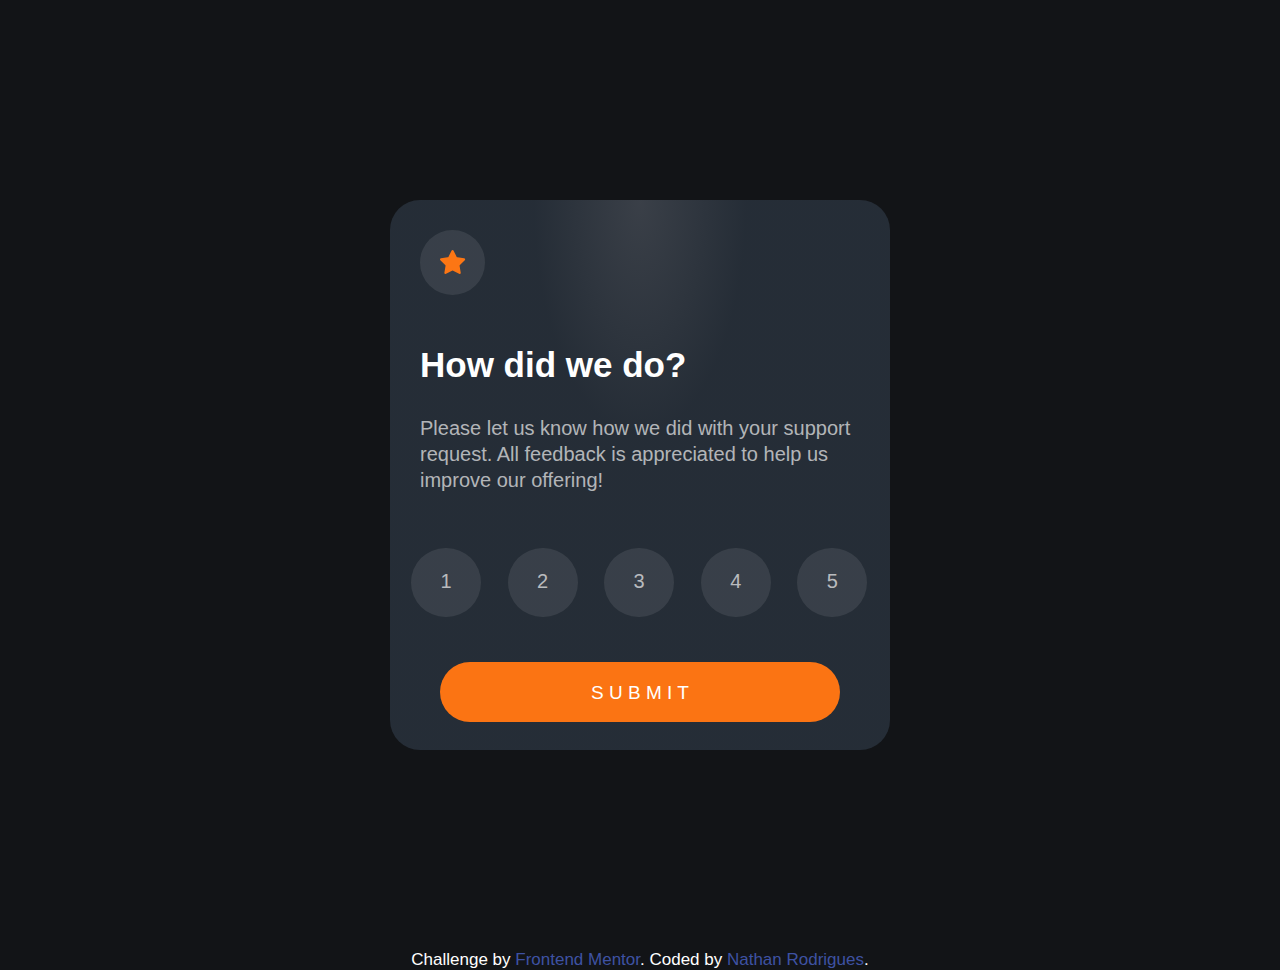
==== html/index.html @ 04d725ba "concluido as estilizações (CSS)" ====
<!DOCTYPE html>
<html lang="pt-br">
<head>
  <meta charset="UTF-8">
  <meta name="viewport" content="width=device-width, initial-scale=1.0"> 
  <link rel="icon" type="image/png" sizes="32x32" href="./images/favicon-32x32.png">
  <link rel="stylesheet" href="css/style.css">
  
  <title>Frontend Mentor | Interactive rating component</title>
  <style>
    .attribution { font-size: 11px; text-align: center; }
    .attribution a { color: hsl(228, 45%, 44%); }
  </style>
</head>
<body>
  <div class="principal">
<div class="estrela">
  </div>

      <svg width="17" height="16" xmlns="http://www.w3.org/2000/svg">
          <path class="icons" d="m9.067.43 1.99 4.031c.112.228.33.386.58.422l4.45.647a.772.772 0 0 1 .427 1.316l-3.22 3.138a.773.773 0 0 0-.222.683l.76 4.431a.772.772 0 0 1-1.12.813l-3.98-2.092a.773.773 0 0 0-.718 0l-3.98 2.092a.772.772 0 0 1-1.119-.813l.76-4.431a.77.77 0 0 0-.222-.683L.233 6.846A.772.772 0 0 1 .661 5.53l4.449-.647a.772.772 0 0 0 .58-.422L7.68.43a.774.774 0 0 1 1.387 0Z" fill="#FC7614"/>
      </svg>

    <h2>How did we do?</h2>

    <p class="texto">
      Please let us know how we did with your support request. All feedback is appreciated
      to help us improve our offering!
    </p>

    <div class="numeros" onclick="numeros()">
     
     <fieldset>
      <input type="radio" name="numeros" id="um">
      <label class="label" id="lb" for="um">1
        <button>1</button>
      </label>
     </fieldset>

     <fieldset>
      <input type="radio" name="numeros" id="dois">
      <label class="label" id="lb" for="dois">2
        <button>1</button>
      </label>
     </fieldset>

     <fieldset>
      <input type="radio" name="numeros" id="tres">
      <label class="label" id="lb" for="tres">3
        <button>1</button>
      </label>
     </fieldset>

     <fieldset>
      <input type="radio" name="numeros" id="quatro">
      <label class="label" id="lb" for="quatro">4
        <button>1</button>
      </label>
     </fieldset>

     <fieldset>
      <input type="radio" name="numeros" id="cinco">
      <label class="label" id="lb" for="cinco">5
        <button>1</button>
      </label>
     </fieldset>

    
      <p class="enviar">
       <a href="index-2.html" class="link-enviar">S U B M I T</a>
      </p>


    </div>
   </div>

    <div class="resultado">
      <div class="obrigado">
      <div class="icon"></div>
      <div class="selection">You selected <span>0</span> out of 5</div>
      <h1>Thank you!</h1>
      <p>We appreciate you taking the time to give a rating. If you ever need more support,
      don't hesitate to get in touch!</p>
        </div>
    </div>

<footer>
    <div class="attribution">
      <p class="p-footer">
        Challenge by <a href="https://www.frontendmentor.io?ref=challenge" target="_blank">Frontend Mentor</a>.
        Coded by <a href="https://github.com/Nathan-Rodrigues0" target="_blank">Nathan Rodrigues</a>.
      </p>
    </div>
</footer>

  <script src="/html/js/script.js"></script>
</body>

</html>
---- html/css/style.css ----
@charset "UTF-8";

* {
    margin: 0px;
    padding: 0px;
}

body {
    background-color: hsl(216, 12%, 8%);
    font-size: 20px;
    font-family: Arial, Helvetica, sans-serif;
    color: white;
}

div.principal {
    background: radial-gradient( farthest-corner at 250px 1px , hsla(216, 12%, 54%, 0.379), hsl(213, 19%, 18% )30%), hsl(216, 12%, 8%) ;
    width: 500px;
    height: 550px;
    margin: 200px auto;
    border-radius: 30px;
}

h2 {
    margin-left: 30px;
    margin-top: 40px;
    font-size: 35px;
}

p.texto {
   padding: 30px;
   line-height: 1.3em;
   color: rgba(244, 244, 244, 0.698);
} 


p.enviar {
    background-color:hsl(25, 97%, 53%);
    margin: 45px auto;
    padding-top: 20px;
    text-align: center;
    width: 400px; 
    height: 40px;
    border-radius: 40px;
    font-size: 19px;
}

p.enviar:hover {
    background-color: white;
    cursor: pointer;
}

p.enviar:hover > .link-enviar {
    background-color: white;
    color: hsl(25, 97%, 53%);
    cursor: pointer;
}

.label  {
    margin-left: 21px;
    margin-top: 25px;
    display: inline-block;
    background-color:  rgba(255, 255, 255, 0.089);
    color: rgba(244, 244, 244, 0.698);
    width: 70px;
    height: 47px;
    padding-top: 22px;
    text-align: center;
    border-radius: 50px;
    border: none;
}

.label:hover {
    background-color: rgba(240, 248, 255, 0.446);
    color:  white;
    cursor: pointer;
}

.label:active {
    background-color:  hsl(25, 97%, 53%);
}

fieldset input[type="radio"] {
    display: none;
    border: none;
}

fieldset input[type="radio"]:checked + #lb{
    background-color:  hsl(25, 97%, 53%);
}


button {
    display: none;
}

fieldset {
    width: 90px;
    display: inline-flex;
    border: none;
}

svg {
    width: 300px;
    height: 100px;
    position: relative;
    top: 50px;
    left: 50px;
}

path.icons {
    transform: scale(1.5);
    background-color: rgb(73, 73, 73);
    width: 120px;
    height: 120px;
}

div.estrela {
    background-color: rgba(255, 255, 255, 0.089);
    border-radius: 50px;
    width: 65px;
    height: 65px;
    position: absolute;
    margin: 30px;
}   

a {
    text-decoration: none;
}

a.link-enviar {
    color: white;
}

footer, .p-footer {
    margin-top: 200px;
    font-size: 17px;
}

.resultado {
    display: none;
}
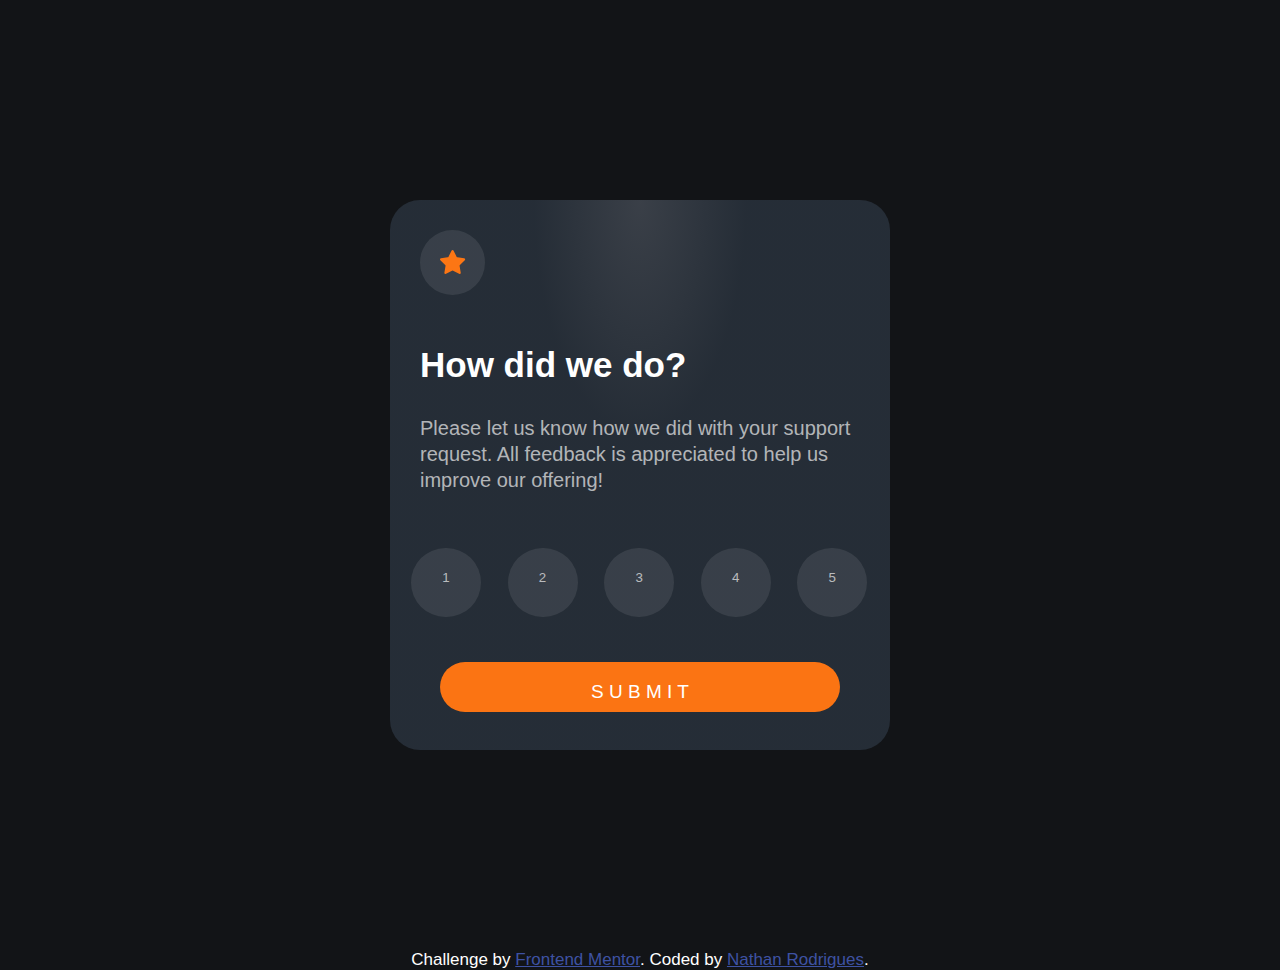
==== commit f1febd0d: "quebrando a cabeça" ====
--- a/html/index.html
+++ b/html/index.html
@@ -28,61 +28,56 @@
       to help us improve our offering!
     </p>
 
-    <div class="numeros" onclick="numeros()">
+    <div class="numeros">
      
-     <fieldset>
-      <input type="radio" name="numeros" id="um">
-      <label class="label" id="lb" for="um">1
-        <button>1</button>
-      </label>
+     <fieldset class="fiel">
+      <button class="button">
+        <input type="radio" name="numeros" id="um">
+        <label class="label" id="lb" for="um">1
+        </label>
+      </button>
      </fieldset>
 
-     <fieldset>
-      <input type="radio" name="numeros" id="dois">
-      <label class="label" id="lb" for="dois">2
-        <button>1</button>
-      </label>
+     <fieldset class="fiel">
+      <button class="button">
+        <input type="radio" name="numeros" id="dois">
+        <label class="label" id="lb" for="dois">2
+        </label>
+      </button>
      </fieldset>
 
-     <fieldset>
-      <input type="radio" name="numeros" id="tres">
-      <label class="label" id="lb" for="tres">3
-        <button>1</button>
-      </label>
+     <fieldset class="fiel">
+      <button class="button">
+        <input type="radio" name="numeros" id="tres">
+        <label class="label" id="lb" for="tres">3
+        </label>
+      </button>
      </fieldset>
 
-     <fieldset>
-      <input type="radio" name="numeros" id="quatro">
-      <label class="label" id="lb" for="quatro">4
-        <button>1</button>
-      </label>
+     <fieldset class="fiel">
+      <button class="button">
+        <input type="radio" name="numeros" id="quatro">
+        <label class="label" id="lb" for="quatro">4
+        </label>
+      </button>
      </fieldset>
 
-     <fieldset>
-      <input type="radio" name="numeros" id="cinco">
-      <label class="label" id="lb" for="cinco">5
-        <button>1</button>
-      </label>
+     <fieldset class="fiel">
+      <button class="button">
+        <input type="radio" name="numeros" id="cinco">
+        <label class="label" id="lb" for="cinco">5
+        </label>
+      </button>
      </fieldset>
 
     
-      <p class="enviar">
-       <a href="index-2.html" class="link-enviar">S U B M I T</a>
-      </p>
+      <div class="enviar">
+       <button href="index-2.html" class="link-enviar">S U B M I T</button>
+      </div>
 
 
     </div>
    </div>
-
-    <div class="resultado">
-      <div class="obrigado">
-      <div class="icon"></div>
-      <div class="selection">You selected <span>0</span> out of 5</div>
-      <h1>Thank you!</h1>
-      <p>We appreciate you taking the time to give a rating. If you ever need more support,
-      don't hesitate to get in touch!</p>
-        </div>
-    </div>
 
 <footer>
     <div class="attribution">
--- a/html/css/style.css
+++ b/html/css/style.css
@@ -32,24 +32,25 @@
    color: rgba(244, 244, 244, 0.698);
 } 
 
-
-p.enviar {
+button.link-enviar {
     background-color:hsl(25, 97%, 53%);
+    color: white;
     margin: 45px auto;
-    padding-top: 20px;
+    display: block;
+    padding-top: 10px;
     text-align: center;
     width: 400px; 
-    height: 40px;
+    height: 50px;
     border-radius: 40px;
     font-size: 19px;
 }
 
-p.enviar:hover {
+button.link-enviar:hover {
     background-color: white;
     cursor: pointer;
 }
 
-p.enviar:hover > .link-enviar {
+div.enviar:hover > .link-enviar {
     background-color: white;
     color: hsl(25, 97%, 53%);
     cursor: pointer;
@@ -90,7 +91,8 @@
 
 
 button {
-    display: none;
+   background-color: transparent;
+   border: none;
 }
 
 fieldset {
@@ -123,13 +125,13 @@
     margin: 30px;
 }   
 
-a {
+/*a {
     text-decoration: none;
 }
 
 a.link-enviar {
     color: white;
-}
+}*/
 
 footer, .p-footer {
     margin-top: 200px;
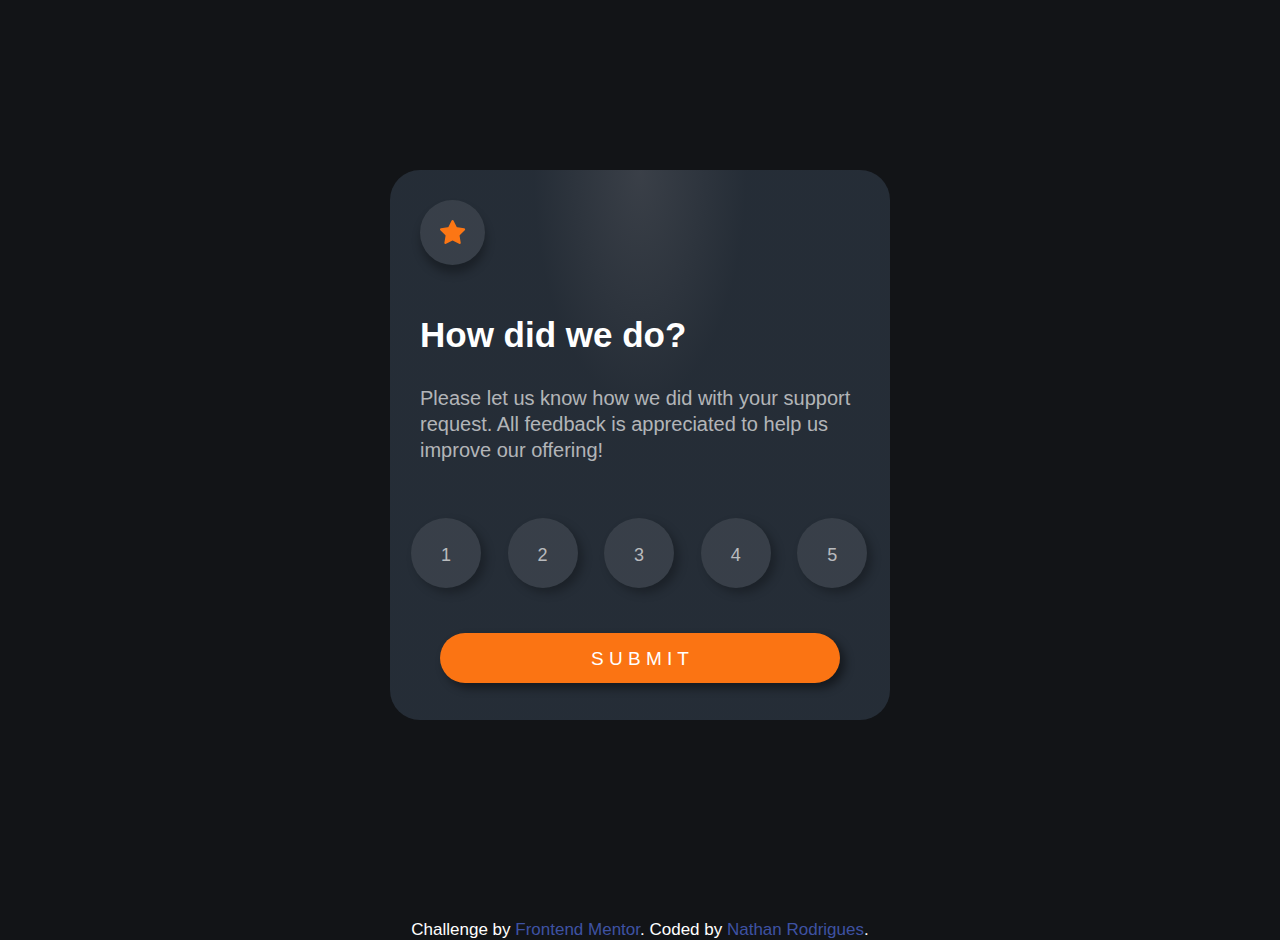
==== commit 63f9195b: "pegando dicas" ====
--- a/html/index.html
+++ b/html/index.html
@@ -28,67 +28,39 @@
       to help us improve our offering!
     </p>
 
-    <div class="numeros">
-     
-     <fieldset class="fiel">
-      <button class="button">
-        <input type="radio" name="numeros" id="um">
-        <label class="label" id="lb" for="um">1
-        </label>
-      </button>
-     </fieldset>
-
-     <fieldset class="fiel">
-      <button class="button">
-        <input type="radio" name="numeros" id="dois">
-        <label class="label" id="lb" for="dois">2
-        </label>
-      </button>
-     </fieldset>
-
-     <fieldset class="fiel">
-      <button class="button">
-        <input type="radio" name="numeros" id="tres">
-        <label class="label" id="lb" for="tres">3
-        </label>
-      </button>
-     </fieldset>
-
-     <fieldset class="fiel">
-      <button class="button">
-        <input type="radio" name="numeros" id="quatro">
-        <label class="label" id="lb" for="quatro">4
-        </label>
-      </button>
-     </fieldset>
-
-     <fieldset class="fiel">
-      <button class="button">
-        <input type="radio" name="numeros" id="cinco">
-        <label class="label" id="lb" for="cinco">5
-        </label>
-      </button>
-     </fieldset>
-
+      <div class="numeros">
+        <button class="button">1</button>
+        <button class="button">2</button>
+        <button class="button">3</button>
+        <button class="button">4</button>
+        <button class="button">5</button>
+      </div>
     
       <div class="enviar">
-       <button href="index-2.html" class="link-enviar">S U B M I T</button>
+       <button class="button-submit">S U B M I T</button>
       </div>
 
 
     </div>
    </div>
 
+   <div class="resultado">
+    <p>You selected <span class="sp">0</span> out of 5</p>
+    <h1>Thank you!</h1>
+    <p class="texto">We appreciate you taking the time to give a rating. If you ever need more support,
+        don't hesitate to get in touch!</p>
+   </div>
+
 <footer>
     <div class="attribution">
       <p class="p-footer">
-        Challenge by <a href="https://www.frontendmentor.io?ref=challenge" target="_blank">Frontend Mentor</a>.
-        Coded by <a href="https://github.com/Nathan-Rodrigues0" target="_blank">Nathan Rodrigues</a>.
+        Challenge by <a href="https://www.frontendmentor.io?ref=challenge" class="link" target="_blank">Frontend Mentor</a>.
+        Coded by <a href="https://github.com/Nathan-Rodrigues0" class="link" target="_blank">Nathan Rodrigues</a>.
       </p>
     </div>
+  </div>   
 </footer>
-
-  <script src="/html/js/script.js"></script>
+  <script src="script.js"></script>
 </body>
 
 </html>--- a/html/css/style.css
+++ b/html/css/style.css
@@ -16,7 +16,7 @@
     background: radial-gradient( farthest-corner at 250px 1px , hsla(216, 12%, 54%, 0.379), hsl(213, 19%, 18% )30%), hsl(216, 12%, 8%) ;
     width: 500px;
     height: 550px;
-    margin: 200px auto;
+    margin: 170px auto;
     border-radius: 30px;
 }
 
@@ -32,73 +32,58 @@
    color: rgba(244, 244, 244, 0.698);
 } 
 
-button.link-enviar {
+button.button-submit {
     background-color:hsl(25, 97%, 53%);
     color: white;
     margin: 45px auto;
     display: block;
-    padding-top: 10px;
+    padding-top: 15px;
     text-align: center;
     width: 400px; 
     height: 50px;
     border-radius: 40px;
     font-size: 19px;
+    box-shadow: 5px 5px 10px rgba(0, 0, 0, 0.454);
 }
 
-button.link-enviar:hover {
+button.button-submit:hover {
     background-color: white;
     cursor: pointer;
+    color: hsl(25, 97%, 53%);
 }
 
-div.enviar:hover > .link-enviar {
-    background-color: white;
-    color: hsl(25, 97%, 53%);
-    cursor: pointer;
+button {
+   border: none;
+   margin-left: 21px;
+   margin-top: 25px;
+   padding-bottom: 20px;
+   display: inline-block;
+   background-color:  rgba(255, 255, 255, 0.089);
+   color: rgba(244, 244, 244, 0.698);
+   width: 70px;
+   height: 70px;
+   padding-top: 25px;
+   text-align: center;
+   border-radius: 50px;
+   border: none;
+   box-shadow: 5px 5px 10px rgba(0, 0, 0, 0.271);
+   font-size: 18px;
 }
 
-.label  {
-    margin-left: 21px;
-    margin-top: 25px;
-    display: inline-block;
-    background-color:  rgba(255, 255, 255, 0.089);
-    color: rgba(244, 244, 244, 0.698);
-    width: 70px;
-    height: 47px;
-    padding-top: 22px;
-    text-align: center;
-    border-radius: 50px;
-    border: none;
+.button:hover {
+    background-color:  rgba(255, 255, 255, 0.333);
 }
 
-.label:hover {
-    background-color: rgba(240, 248, 255, 0.446);
-    color:  white;
-    cursor: pointer;
-}
-
-.label:active {
+.button:active {
     background-color:  hsl(25, 97%, 53%);
 }
 
-fieldset input[type="radio"] {
-    display: none;
-    border: none;
-}
-
-fieldset input[type="radio"]:checked + #lb{
+.button:checked + .button {
     background-color:  hsl(25, 97%, 53%);
 }
 
-
-button {
-   background-color: transparent;
-   border: none;
-}
-
-fieldset {
-    width: 90px;
-    display: inline-flex;
-    border: none;
+.numeros button:focus {
+    background-color: hsl(25, 97%, 53%);
 }
 
 svg {
@@ -123,6 +108,7 @@
     height: 65px;
     position: absolute;
     margin: 30px;
+    box-shadow: 1px 8px 10px rgba(0, 0, 0, 0.302);
 }   
 
 /*a {
@@ -136,8 +122,13 @@
 footer, .p-footer {
     margin-top: 200px;
     font-size: 17px;
+    text-decoration: none;
+}
+
+a.link {
+    text-decoration: none;
 }
 
 .resultado {
-    display: none;
+   display: none;
 }
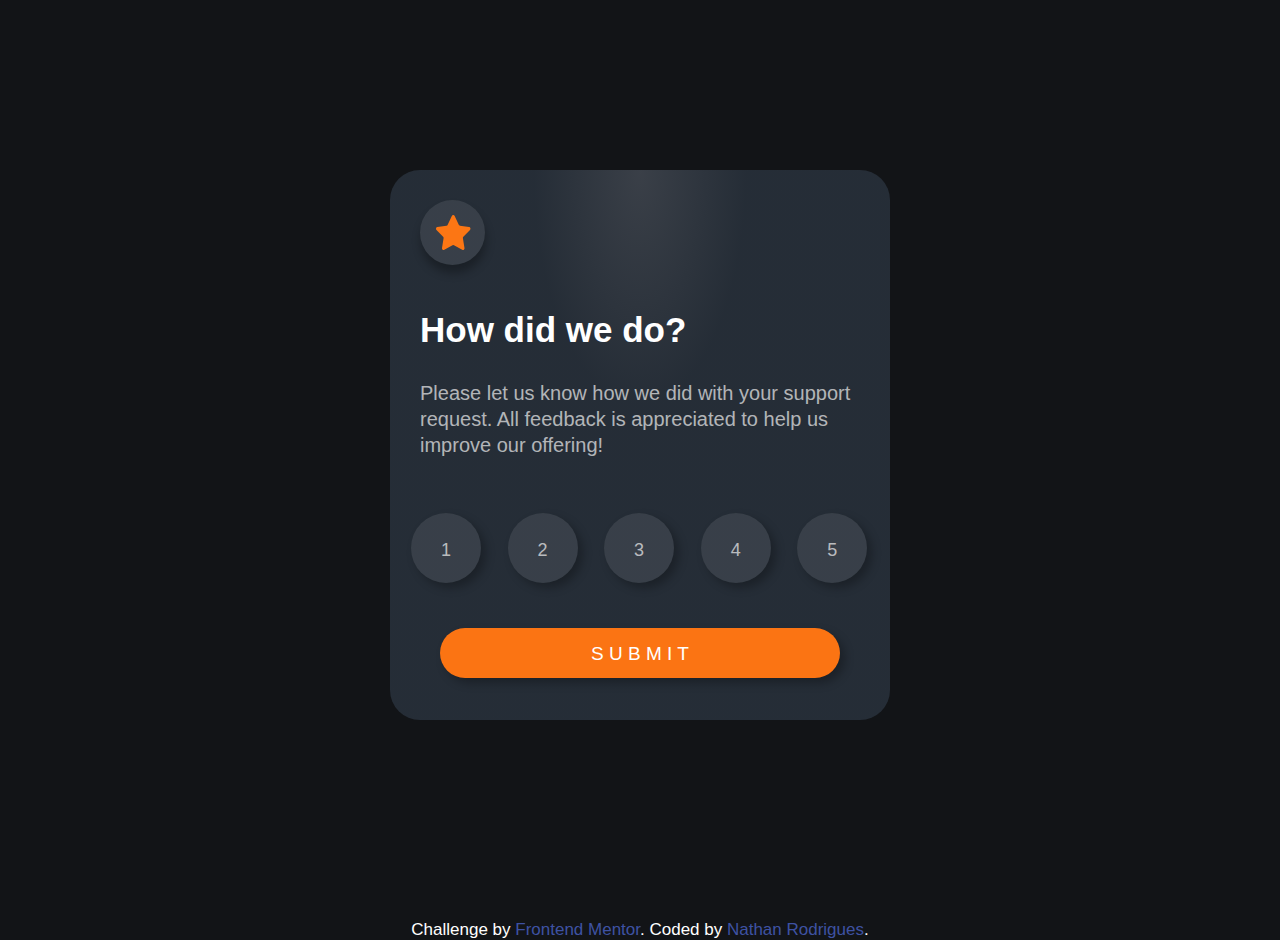
==== commit 66a5c723: "tentando e estudando" ====
--- a/html/index.html
+++ b/html/index.html
@@ -3,8 +3,10 @@
 <head>
   <meta charset="UTF-8">
   <meta name="viewport" content="width=device-width, initial-scale=1.0"> 
+
   <link rel="icon" type="image/png" sizes="32x32" href="./images/favicon-32x32.png">
   <link rel="stylesheet" href="css/style.css">
+  <script defer src="script.js"></script>
   
   <title>Frontend Mentor | Interactive rating component</title>
   <style>
@@ -13,42 +15,34 @@
   </style>
 </head>
 <body>
-  <div class="principal">
-<div class="estrela">
-  </div>
+  <div class="container main">
+      <div class="estrela"><img src="images/icon-star.svg" alt=""></div>
+        
+      <h2>How did we do?</h2>
 
-      <svg width="17" height="16" xmlns="http://www.w3.org/2000/svg">
-          <path class="icons" d="m9.067.43 1.99 4.031c.112.228.33.386.58.422l4.45.647a.772.772 0 0 1 .427 1.316l-3.22 3.138a.773.773 0 0 0-.222.683l.76 4.431a.772.772 0 0 1-1.12.813l-3.98-2.092a.773.773 0 0 0-.718 0l-3.98 2.092a.772.772 0 0 1-1.119-.813l.76-4.431a.77.77 0 0 0-.222-.683L.233 6.846A.772.772 0 0 1 .661 5.53l4.449-.647a.772.772 0 0 0 .58-.422L7.68.43a.774.774 0 0 1 1.387 0Z" fill="#FC7614"/>
-      </svg>
+      <p class="text">
+        Please let us know how we did with your support request. All feedback is appreciated
+        to help us improve our offering!
+      </p>
 
-    <h2>How did we do?</h2>
+        <div class="number" >
+          <button class="number-button" data-key="1">1</button>
+          <button class="number-button" data-key="2">2</button>
+          <button class="number-button" data-key="3">3</button>
+          <button class="number-button" data-key="4">4</button>
+          <button class="number-button" data-key="5">5</button>
+        </div>
+      
+        <div>
+          <button class="submit">S U B M I T</button>
+        </div>
+    </div>
 
-    <p class="texto">
-      Please let us know how we did with your support request. All feedback is appreciated
-      to help us improve our offering!
-    </p>
-
-      <div class="numeros">
-        <button class="button">1</button>
-        <button class="button">2</button>
-        <button class="button">3</button>
-        <button class="button">4</button>
-        <button class="button">5</button>
-      </div>
-    
-      <div class="enviar">
-       <button class="button-submit">S U B M I T</button>
-      </div>
-
-
-    </div>
-   </div>
-
-   <div class="resultado">
-    <p>You selected <span class="sp">0</span> out of 5</p>
+   <div class="container result hidden">
+    <img src="images/illustration-thank-you.svg" alt="">
+    <p>You selected <span class="number">0</span> out of 5</p>
     <h1>Thank you!</h1>
-    <p class="texto">We appreciate you taking the time to give a rating. If you ever need more support,
-        don't hesitate to get in touch!</p>
+    <p class="text">We appreciate you taking the time to give a rating. If you ever need more support, don't hesitate to get in touch!</p>
    </div>
 
 <footer>
@@ -60,7 +54,7 @@
     </div>
   </div>   
 </footer>
-  <script src="script.js"></script>
+
 </body>
 
 </html>--- a/html/css/style.css
+++ b/html/css/style.css
@@ -12,7 +12,7 @@
     color: white;
 }
 
-div.principal {
+div.main {
     background: radial-gradient( farthest-corner at 250px 1px , hsla(216, 12%, 54%, 0.379), hsl(213, 19%, 18% )30%), hsl(216, 12%, 8%) ;
     width: 500px;
     height: 550px;
@@ -22,17 +22,17 @@
 
 h2 {
     margin-left: 30px;
-    margin-top: 40px;
+    padding-top: 140px;
     font-size: 35px;
 }
 
-p.texto {
+p.text {
    padding: 30px;
    line-height: 1.3em;
    color: rgba(244, 244, 244, 0.698);
 } 
 
-button.button-submit {
+button.submit {
     background-color:hsl(25, 97%, 53%);
     color: white;
     margin: 45px auto;
@@ -43,10 +43,10 @@
     height: 50px;
     border-radius: 40px;
     font-size: 19px;
-    box-shadow: 5px 5px 10px rgba(0, 0, 0, 0.454);
+    box-shadow: 5px 5px 10px rgba(0, 0, 0, 0.279);
 }
 
-button.button-submit:hover {
+button.submit:hover {
     background-color: white;
     cursor: pointer;
     color: hsl(25, 97%, 53%);
@@ -70,35 +70,28 @@
    font-size: 18px;
 }
 
-.button:hover {
+.number-button:hover {
     background-color:  rgba(255, 255, 255, 0.333);
 }
 
-.button:active {
+.number-button:active {
     background-color:  hsl(25, 97%, 53%);
 }
 
-.button:checked + .button {
+.number-button:checked + .button {
     background-color:  hsl(25, 97%, 53%);
 }
 
-.numeros button:focus {
+.number button:focus {
     background-color: hsl(25, 97%, 53%);
 }
 
-svg {
-    width: 300px;
-    height: 100px;
+img {
+    width: 35px;
+    height: 35px;
     position: relative;
-    top: 50px;
-    left: 50px;
-}
-
-path.icons {
-    transform: scale(1.5);
-    background-color: rgb(73, 73, 73);
-    width: 120px;
-    height: 120px;
+    top: 15px;
+    left: 16px;
 }
 
 div.estrela {
@@ -129,6 +122,8 @@
     text-decoration: none;
 }
 
-.resultado {
+.result {
    display: none;
 }
+
+
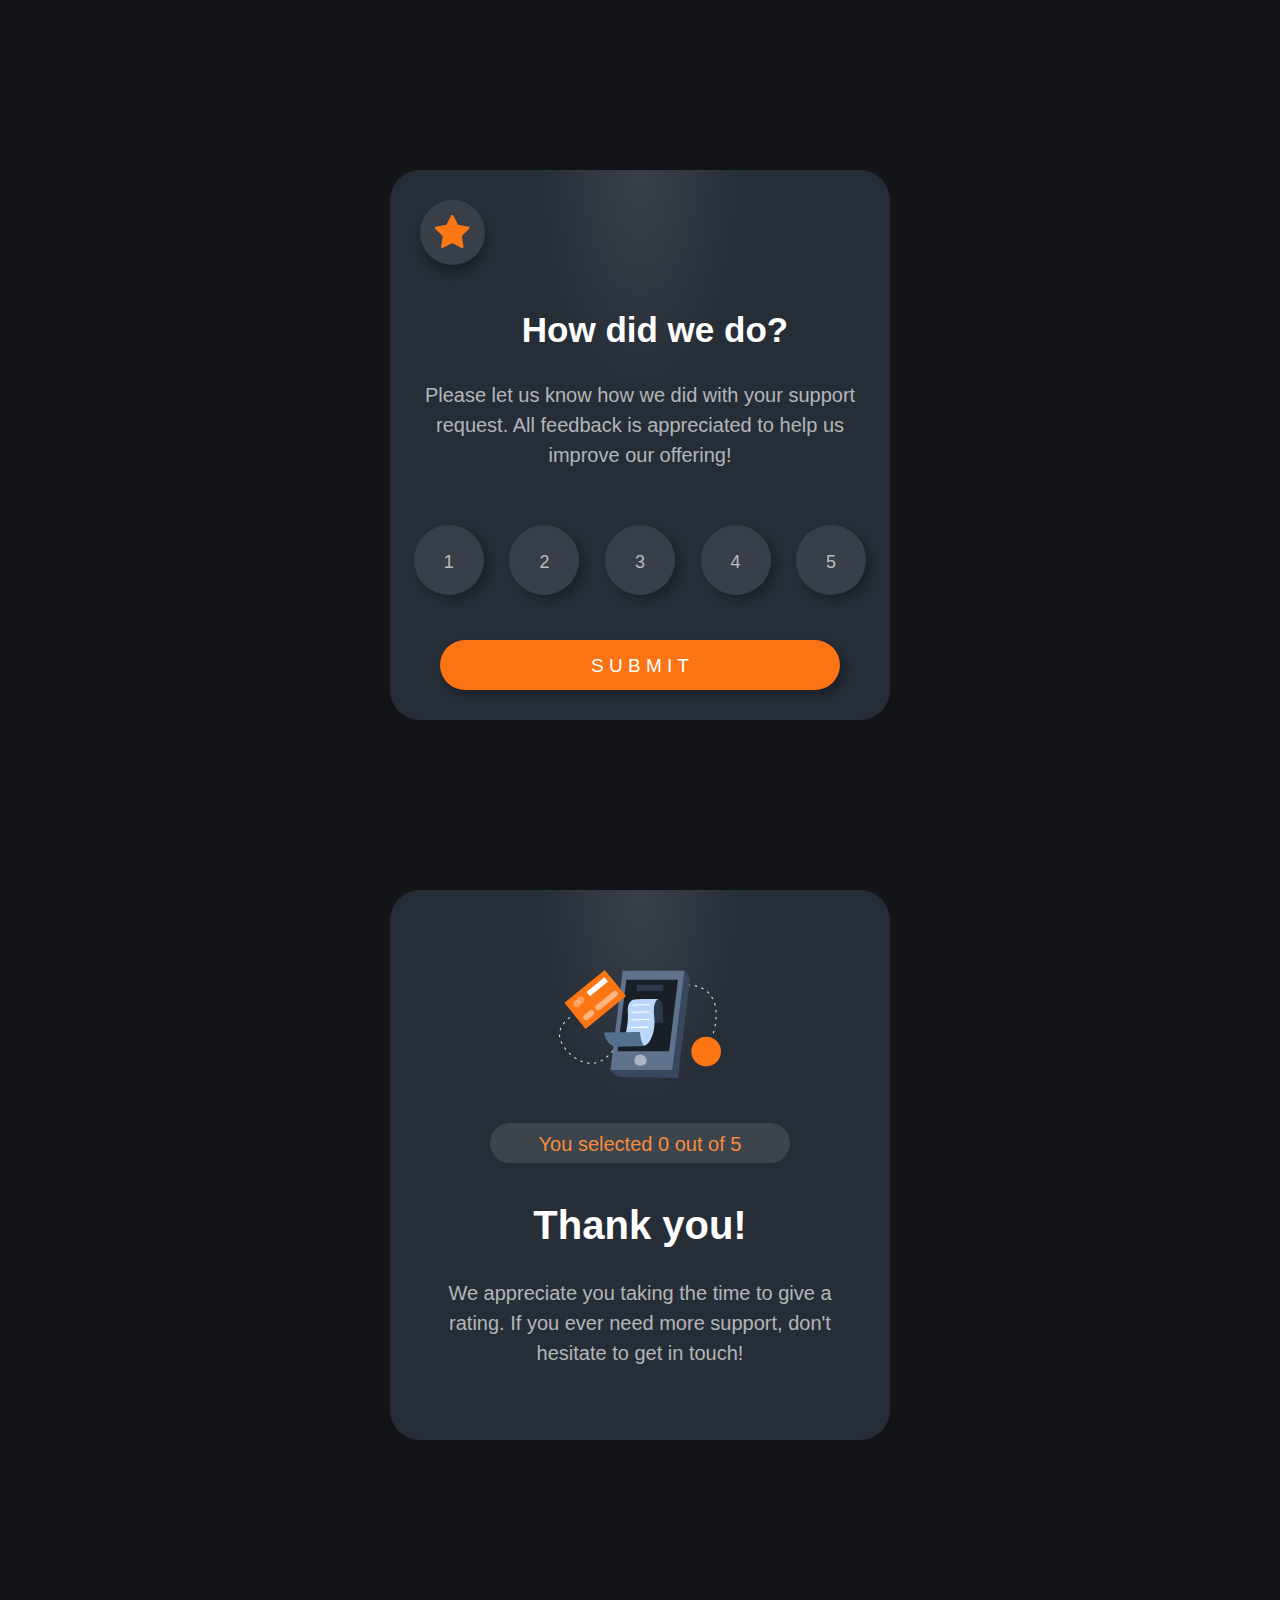
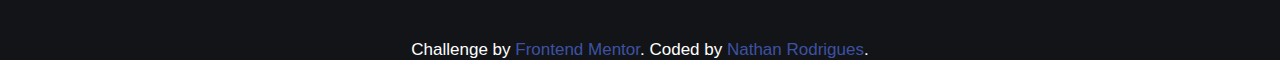
==== commit 9df71823: "javascript em funcionamento" ====
--- a/html/index.html
+++ b/html/index.html
@@ -5,7 +5,7 @@
   <meta name="viewport" content="width=device-width, initial-scale=1.0"> 
 
   <link rel="icon" type="image/png" sizes="32x32" href="./images/favicon-32x32.png">
-  <link rel="stylesheet" href="css/style.css">
+  <link rel="stylesheet" href="style.css">
   <script defer src="script.js"></script>
   
   <title>Frontend Mentor | Interactive rating component</title>
@@ -16,7 +16,7 @@
 </head>
 <body>
   <div class="container main">
-      <div class="estrela"><img src="images/icon-star.svg" alt=""></div>
+      <div class="estrela"><img class="img-estrela" src="images/icon-star.svg" alt=""></div>
         
       <h2>How did we do?</h2>
 
@@ -34,14 +34,18 @@
         </div>
       
         <div>
-          <button class="submit">S U B M I T</button>
+          <button class="submit" onclick="display('result')">S U B M I T</button>
         </div>
     </div>
 
    <div class="container result hidden">
-    <img src="images/illustration-thank-you.svg" alt="">
-    <p>You selected <span class="number">0</span> out of 5</p>
+
+    <img class="img-thank" src="images/illustration-thank-you.svg" alt="">
+
+    <p class="p-result">You selected <span class="sp-number">0</span> out of 5</p>
+
     <h1>Thank you!</h1>
+
     <p class="text">We appreciate you taking the time to give a rating. If you ever need more support, don't hesitate to get in touch!</p>
    </div>
 
--- a/html/style.css
+++ b/html/style.css
@@ -0,0 +1,144 @@
+@charset "UTF-8";
+
+* {
+    margin: 0px;
+    padding: 0px;
+}
+
+body {
+    background-color: hsl(216, 12%, 8%);
+    font-size: 20px;
+    font-family: Arial, Helvetica, sans-serif;
+    color: white;
+}
+
+div.main {
+    background: radial-gradient( farthest-corner at 250px 1px , hsla(216, 12%, 54%, 0.379), hsl(213, 19%, 18% )30%), hsl(216, 12%, 8%) ;
+    width: 500px;
+    height: 550px;
+    margin: 170px auto;
+    border-radius: 30px;
+    overflow: clip;
+}
+
+h2 {
+    margin-left: 30px;
+    padding-top: 140px;
+    font-size: 35px;
+}
+
+p.text {
+   padding: 30px;
+   line-height: 1.5em;
+   color: rgba(244, 244, 244, 0.698);
+} 
+
+button.submit {
+    background-color:hsl(25, 97%, 53%);
+    color: white;
+    margin: 45px auto;
+    display: block;
+    padding-top: 15px;
+    text-align: center;
+    width: 400px; 
+    height: 50px;
+    border-radius: 40px;
+    font-size: 19px;
+    box-shadow: 5px 5px 10px rgba(0, 0, 0, 0.279);
+}
+
+button.submit:hover {
+    background-color: white;
+    cursor: pointer;
+    color: hsl(25, 97%, 53%);
+}
+
+button {
+   border: none;
+   margin-left: 20px;
+   margin-top: 25px;
+   padding-bottom: 20px;
+   display: inline-block;
+   background-color:  rgba(255, 255, 255, 0.089);
+   color: rgba(244, 244, 244, 0.698);
+   width: 70px;
+   height: 70px;
+   padding-top: 25px;
+   text-align: center;
+   border-radius: 50px;
+   border: none;
+   box-shadow: 5px 5px 10px rgba(0, 0, 0, 0.271);
+   font-size: 18px;
+}
+
+.number {
+    padding-right: 20px;
+}
+
+.number-button:hover {
+    background-color:  rgba(255, 255, 255, 0.333);
+}
+
+.number-button:active {
+    background-color:  hsl(25, 97%, 53%);
+}
+
+.number-button:checked + .button {
+    background-color:  hsl(25, 97%, 53%);
+}
+
+.number button:focus {
+    background-color: hsl(25, 97%, 53%);
+}
+
+img.img-estrela {
+    width: 35px;
+    padding-top: 15px;
+}
+
+div.estrela {
+    background-color: rgba(255, 255, 255, 0.089);
+    border-radius: 50px;
+    width: 65px;
+    height: 65px;
+    position: absolute;
+    margin: 30px;
+    box-shadow: 1px 8px 10px rgba(0, 0, 0, 0.302);
+}   
+
+footer, .p-footer {
+    margin-top: 200px;
+    font-size: 17px;
+    text-decoration: none;
+}
+
+a.link {
+    text-decoration: none;
+}
+
+div.container {
+    background: radial-gradient( farthest-corner at 250px 1px , hsla(216, 12%, 54%, 0.379), hsl(213, 19%, 18% )30%), hsl(216, 12%, 8%) ;
+    width: 500px;
+    height: 550px;
+    margin: 170px auto;
+    border-radius: 30px;
+    text-align: center;
+}
+
+img.img-thank {
+    padding-top: 80px;
+}
+
+p.p-result {
+    background-color: rgba(255, 255, 255, 0.108);
+    color: hsl(25, 93%, 61%);
+    width: 300px;
+    height: 30px;
+    padding-top: 10px;
+    margin: 40px auto;
+    border-radius: 30px;
+}
+
+h1 {
+    margin-top: 20px;
+}
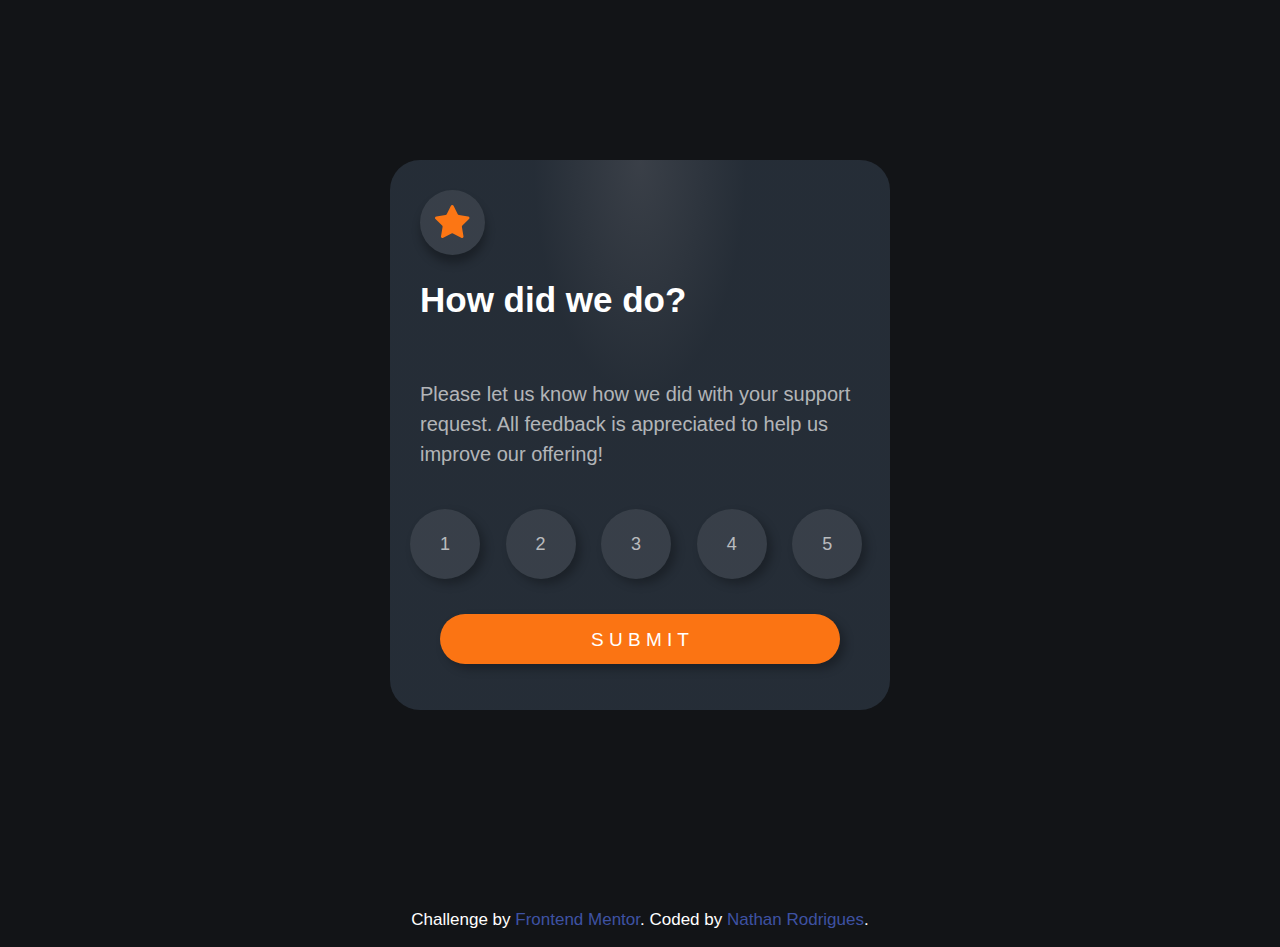
==== commit 4c40b2d0: "concluido o javascript e ajustando mais..." ====
--- a/html/index.html
+++ b/html/index.html
@@ -26,15 +26,15 @@
       </p>
 
         <div class="number" >
-          <button class="number-button" data-key="1">1</button>
-          <button class="number-button" data-key="2">2</button>
-          <button class="number-button" data-key="3">3</button>
-          <button class="number-button" data-key="4">4</button>
-          <button class="number-button" data-key="5">5</button>
+          <button class="number-button" value="1" data-key="1">1</button>
+          <button class="number-button" value="2" data-key="2">2</button>
+          <button class="number-button" value="3" data-key="3">3</button>
+          <button class="number-button" value="4" data-key="4">4</button>
+          <button class="number-button" value="5" data-key="5">5</button>
         </div>
       
         <div>
-          <button class="submit" onclick="display('result')">S U B M I T</button>
+          <button class="submit" >S U B M I T</button>
         </div>
     </div>
 
--- a/html/style.css
+++ b/html/style.css
@@ -1,6 +1,7 @@
 @charset "UTF-8";
 
-* {
+*::before,
+*::after {
     margin: 0px;
     padding: 0px;
 }
@@ -16,14 +17,14 @@
     background: radial-gradient( farthest-corner at 250px 1px , hsla(216, 12%, 54%, 0.379), hsl(213, 19%, 18% )30%), hsl(216, 12%, 8%) ;
     width: 500px;
     height: 550px;
-    margin: 170px auto;
+    margin: 160px auto;
     border-radius: 30px;
     overflow: clip;
 }
 
 h2 {
     margin-left: 30px;
-    padding-top: 140px;
+    padding-top: 120px;
     font-size: 35px;
 }
 
@@ -31,12 +32,13 @@
    padding: 30px;
    line-height: 1.5em;
    color: rgba(244, 244, 244, 0.698);
+   margin-bottom: -15px;
 } 
 
 button.submit {
     background-color:hsl(25, 97%, 53%);
     color: white;
-    margin: 45px auto;
+    margin: 35px auto;
     display: block;
     padding-top: 15px;
     text-align: center;
@@ -57,7 +59,7 @@
    border: none;
    margin-left: 20px;
    margin-top: 25px;
-   padding-bottom: 20px;
+   padding-bottom: 30px;
    display: inline-block;
    background-color:  rgba(255, 255, 255, 0.089);
    color: rgba(244, 244, 244, 0.698);
@@ -83,10 +85,6 @@
     background-color:  hsl(25, 97%, 53%);
 }
 
-.number-button:checked + .button {
-    background-color:  hsl(25, 97%, 53%);
-}
-
 .number button:focus {
     background-color: hsl(25, 97%, 53%);
 }
@@ -94,6 +92,8 @@
 img.img-estrela {
     width: 35px;
     padding-top: 15px;
+    position: relative;
+    left: 15px;
 }
 
 div.estrela {
@@ -116,17 +116,20 @@
     text-decoration: none;
 }
 
-div.container {
+/*RESULTADO*/
+
+div.result {
     background: radial-gradient( farthest-corner at 250px 1px , hsla(216, 12%, 54%, 0.379), hsl(213, 19%, 18% )30%), hsl(216, 12%, 8%) ;
     width: 500px;
     height: 550px;
-    margin: 170px auto;
+    margin: 160px auto;
     border-radius: 30px;
     text-align: center;
+    display: none;
 }
 
 img.img-thank {
-    padding-top: 80px;
+    padding-top: 75px;
 }
 
 p.p-result {
@@ -135,10 +138,7 @@
     width: 300px;
     height: 30px;
     padding-top: 10px;
-    margin: 40px auto;
+    margin: 35px auto;
     border-radius: 30px;
 }
 
-h1 {
-    margin-top: 20px;
-}
